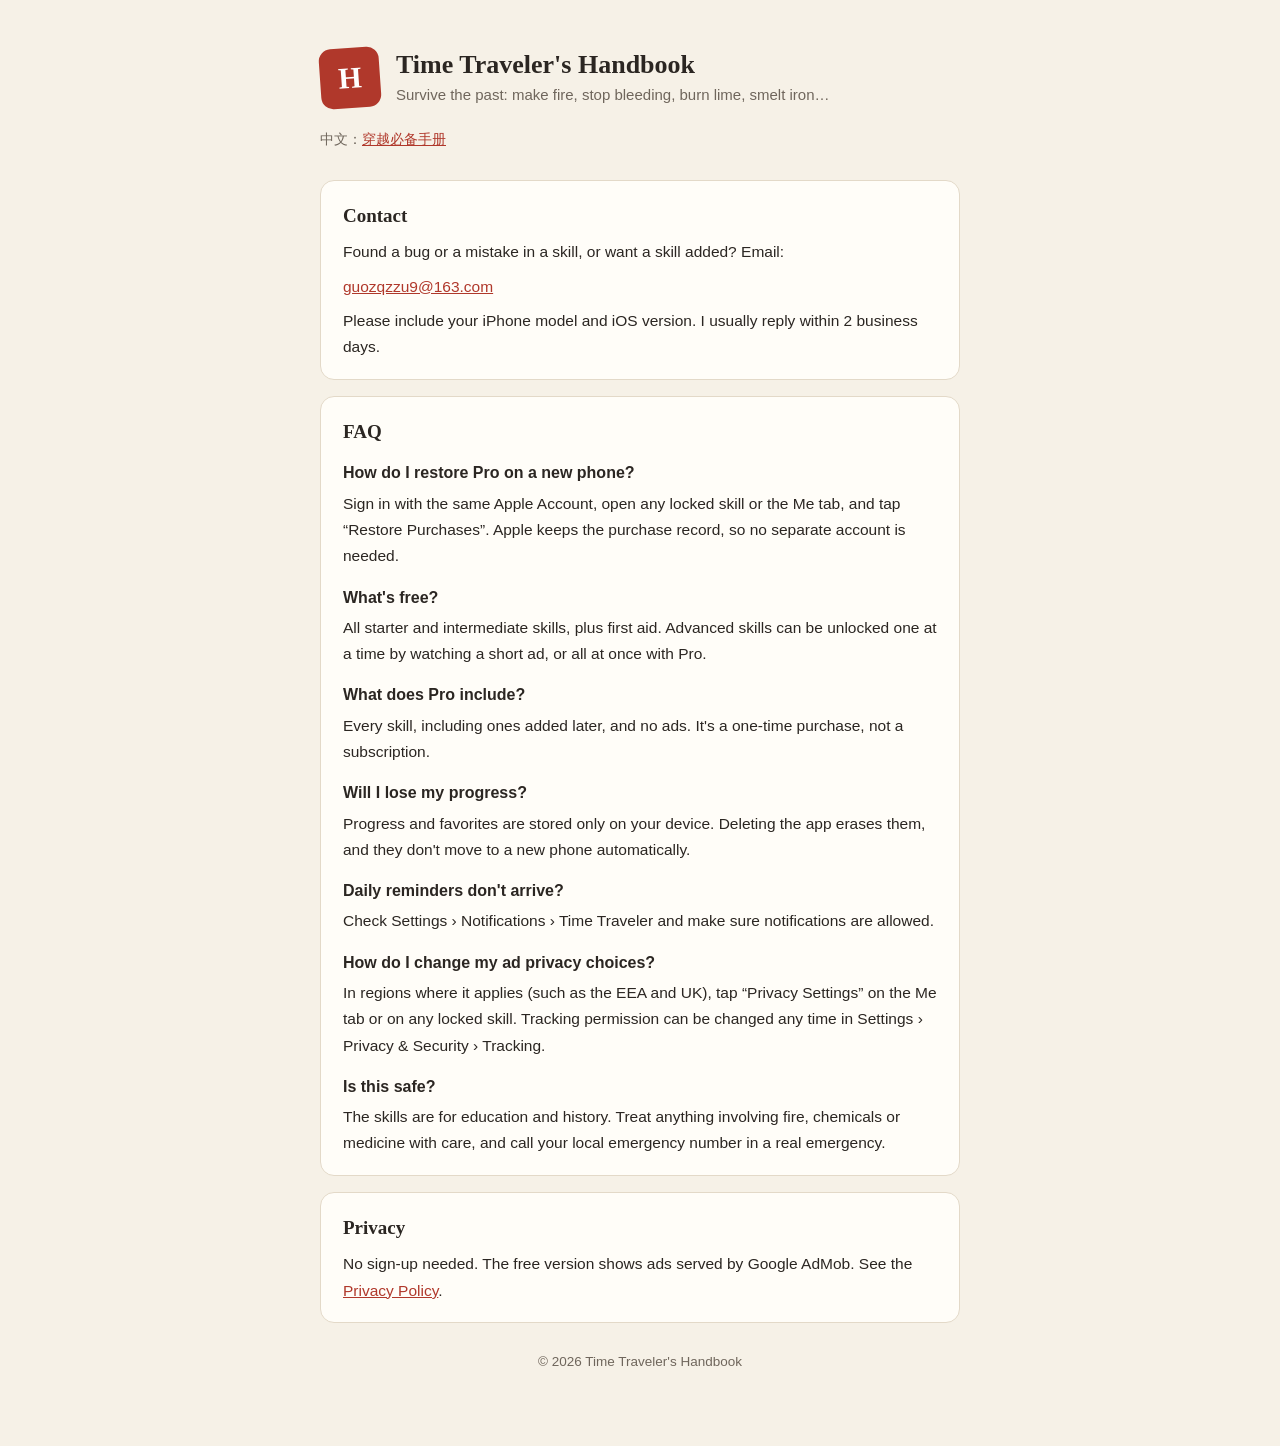
==== timetravel/en/index.html @ d719065b "新增 app-ads.txt（AdMob）与穿越必备手册 / Time Traveler's Handbook 支持页、隐私政策 Co-Authored-By: Claude Opus 5.5 <no" ====
<!DOCTYPE html>
<html lang="en">
<head>
<meta charset="UTF-8">
<meta name="viewport" content="width=device-width, initial-scale=1">
<title>Time Traveler's Handbook · Support</title>
<link rel="stylesheet" href="../style.css">
</head>
<body>
<div class="wrap">
  <header>
    <div class="seal">H</div>
    <div>
      <h1>Time Traveler's Handbook</h1>
      <div class="sub">Survive the past: make fire, stop bleeding, burn lime, smelt iron…</div>
    </div>
  </header>
  <div class="lang">中文：<a href="../">穿越必备手册</a></div>

  <section>
    <h2>Contact</h2>
    <p>Found a bug or a mistake in a skill, or want a skill added? Email:</p>
    <p><a href="mailto:guozqzzu9@163.com">guozqzzu9@163.com</a></p>
    <p>Please include your iPhone model and iOS version. I usually reply within 2 business days.</p>
  </section>

  <section>
    <h2>FAQ</h2>
    <h3>How do I restore Pro on a new phone?</h3>
    <p>Sign in with the same Apple Account, open any locked skill or the Me tab, and tap “Restore Purchases”. Apple keeps the purchase record, so no separate account is needed.</p>
    <h3>What's free?</h3>
    <p>All starter and intermediate skills, plus first aid. Advanced skills can be unlocked one at a time by watching a short ad, or all at once with Pro.</p>
    <h3>What does Pro include?</h3>
    <p>Every skill, including ones added later, and no ads. It's a one-time purchase, not a subscription.</p>
    <h3>Will I lose my progress?</h3>
    <p>Progress and favorites are stored only on your device. Deleting the app erases them, and they don't move to a new phone automatically.</p>
    <h3>Daily reminders don't arrive?</h3>
    <p>Check Settings › Notifications › Time Traveler and make sure notifications are allowed.</p>
    <h3>How do I change my ad privacy choices?</h3>
    <p>In regions where it applies (such as the EEA and UK), tap “Privacy Settings” on the Me tab or on any locked skill. Tracking permission can be changed any time in Settings › Privacy &amp; Security › Tracking.</p>
    <h3>Is this safe?</h3>
    <p>The skills are for education and history. Treat anything involving fire, chemicals or medicine with care, and call your local emergency number in a real emergency.</p>
  </section>

  <section>
    <h2>Privacy</h2>
    <p>No sign-up needed. The free version shows ads served by Google AdMob. See the <a href="privacy.html">Privacy Policy</a>.</p>
  </section>

  <p class="meta">© 2026 Time Traveler's Handbook</p>
</div>
</body>
</html>
---- timetravel/style.css ----
:root {
  --paper: #F6F1E7; --card: #FFFDF8; --ink: #2B2622; --muted: #6F665C;
  --line: #E3D9C8; --accent: #B0382B;
}
@media (prefers-color-scheme: dark) {
  :root {
    --paper: #191613; --card: #23201C; --ink: #ECE4D8; --muted: #A89D8F;
    --line: #3A332C; --accent: #E0644F;
  }
}
* { margin: 0; padding: 0; box-sizing: border-box; }
body {
  font-family: -apple-system, BlinkMacSystemFont, "PingFang SC", "Segoe UI", Roboto, sans-serif;
  background: var(--paper); color: var(--ink); line-height: 1.7;
  -webkit-font-smoothing: antialiased;
}
.wrap { max-width: 680px; margin: 0 auto; padding: 48px 20px 72px; }
header { display: flex; align-items: center; gap: 16px; margin-bottom: 8px; }
.seal {
  flex: none; width: 60px; height: 60px; border-radius: 12px; background: var(--accent);
  color: #fff; display: grid; place-items: center; transform: rotate(-4deg);
  font: 600 30px/1 "Songti SC", Georgia, serif;
}
h1 { font: 700 26px/1.25 "Songti SC", Georgia, serif; }
.sub { color: var(--muted); font-size: 15px; }
.lang { margin: 20px 0 28px; font-size: 14px; color: var(--muted); }
.lang a { color: var(--accent); }
section {
  background: var(--card); border: 1px solid var(--line); border-radius: 14px;
  padding: 22px 22px 18px; margin-bottom: 16px;
}
h2 { font: 600 19px/1.4 "Songti SC", Georgia, serif; margin-bottom: 10px; }
h3 { font-size: 16px; margin: 14px 0 4px; }
p, li { font-size: 15.5px; }
p + p { margin-top: 8px; }
ul { padding-left: 20px; margin-top: 6px; }
li + li { margin-top: 4px; }
a { color: var(--accent); }
.meta { color: var(--muted); font-size: 13.5px; margin-top: 28px; text-align: center; }
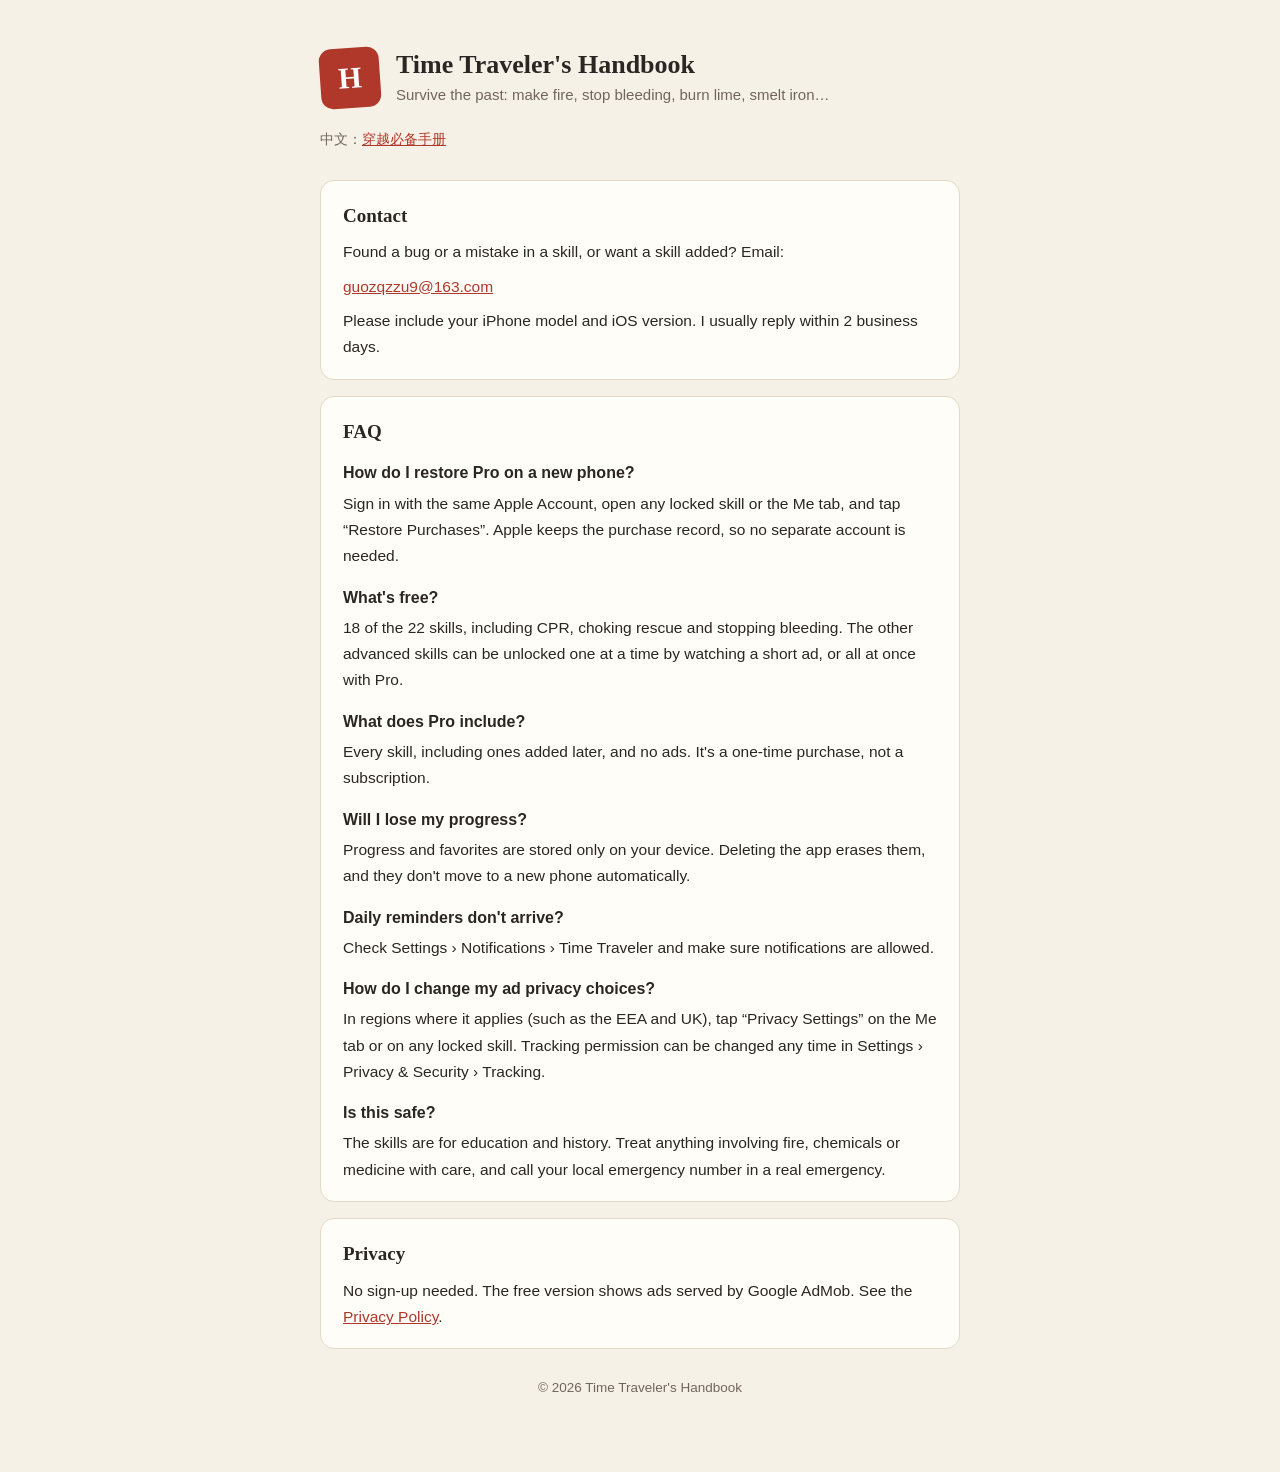
==== commit 65830fb1: "支持页：更正海外版免费技能说明 Co-Authored-By: Claude Opus 5.5 <noreply@anthropic.com>" ====
--- a/timetravel/en/index.html
+++ b/timetravel/en/index.html
@@ -29,7 +29,7 @@
     <h3>How do I restore Pro on a new phone?</h3>
     <p>Sign in with the same Apple Account, open any locked skill or the Me tab, and tap “Restore Purchases”. Apple keeps the purchase record, so no separate account is needed.</p>
     <h3>What's free?</h3>
-    <p>All starter and intermediate skills, plus first aid. Advanced skills can be unlocked one at a time by watching a short ad, or all at once with Pro.</p>
+    <p>18 of the 22 skills, including CPR, choking rescue and stopping bleeding. The other advanced skills can be unlocked one at a time by watching a short ad, or all at once with Pro.</p>
     <h3>What does Pro include?</h3>
     <p>Every skill, including ones added later, and no ads. It's a one-time purchase, not a subscription.</p>
     <h3>Will I lose my progress?</h3>
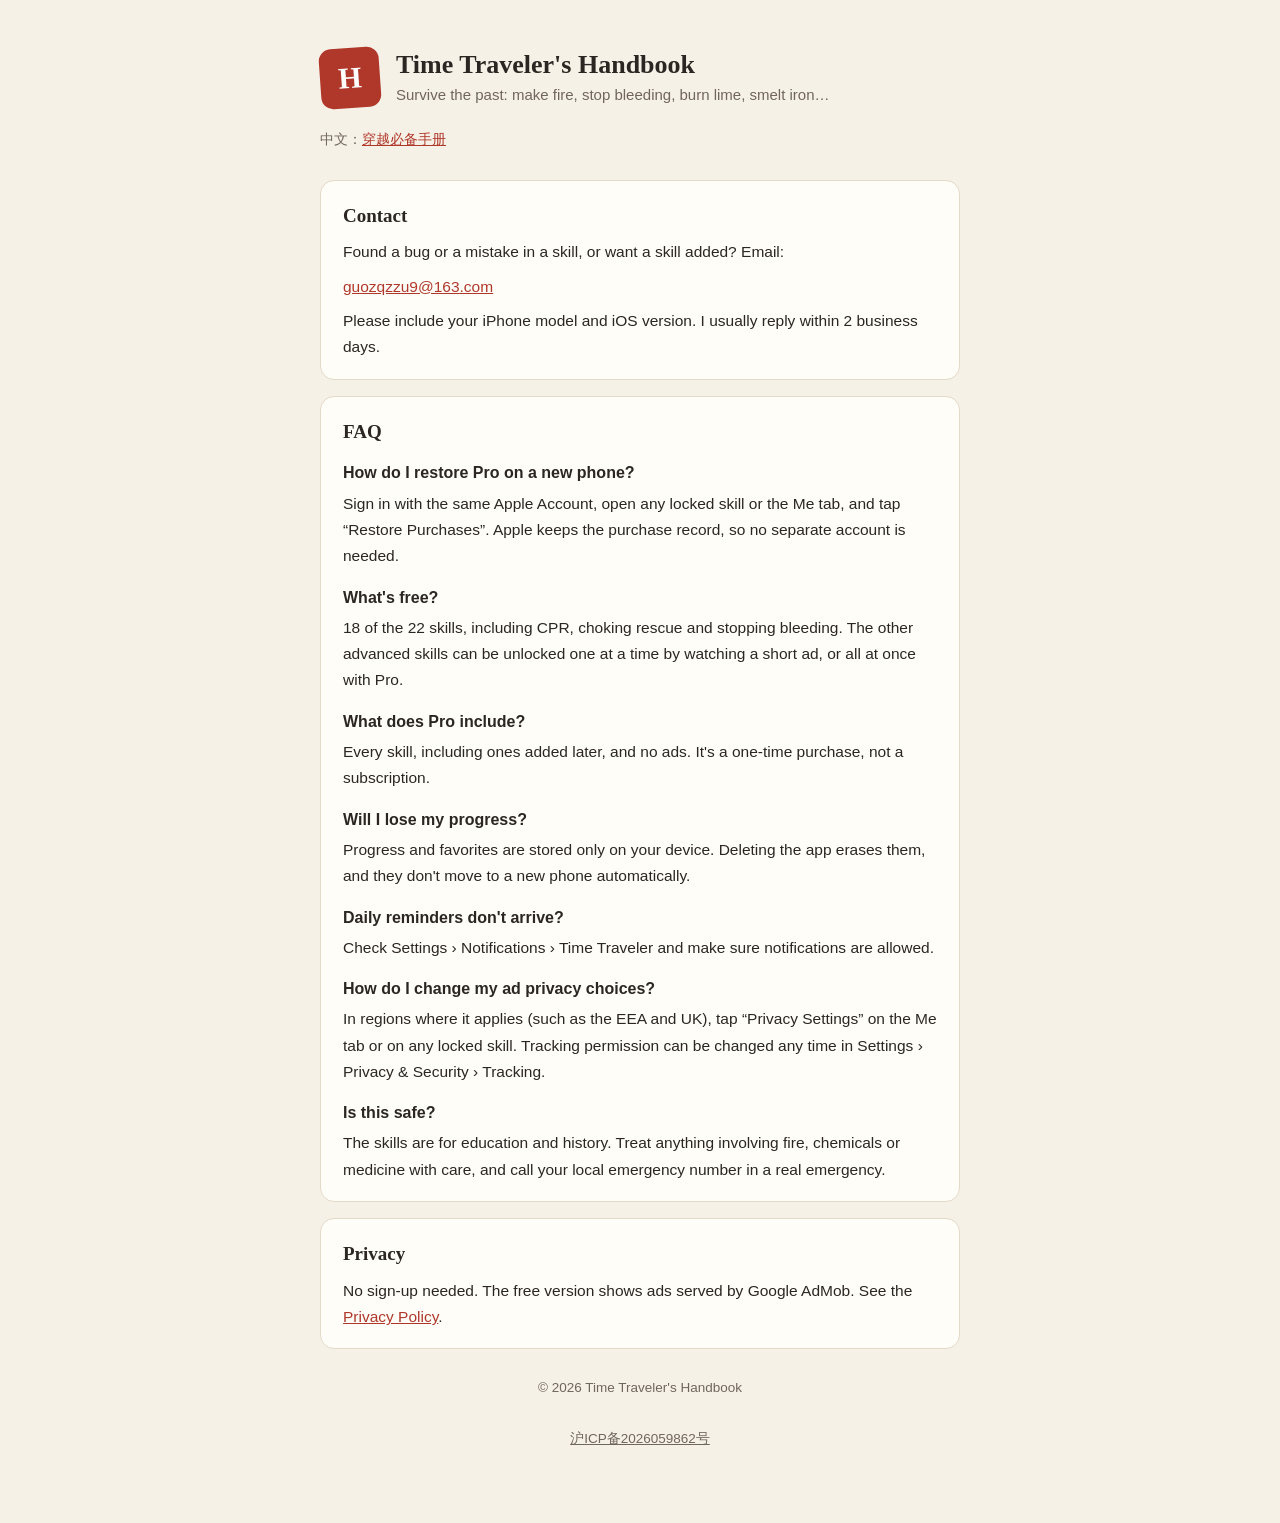
==== commit ddddebf3: "Show ICP filing number on timetravel pages Co-Authored-By: Claude Opus 5.5 <noreply@anthropic.com>" ====
--- a/timetravel/en/index.html
+++ b/timetravel/en/index.html
@@ -48,6 +48,7 @@
   </section>
 
   <p class="meta">© 2026 Time Traveler's Handbook</p>
+  <p class="meta"><a href="https://beian.miit.gov.cn/" target="_blank" rel="noopener" style="color:inherit;">沪ICP备2026059862号</a></p>
 </div>
 </body>
 </html>
